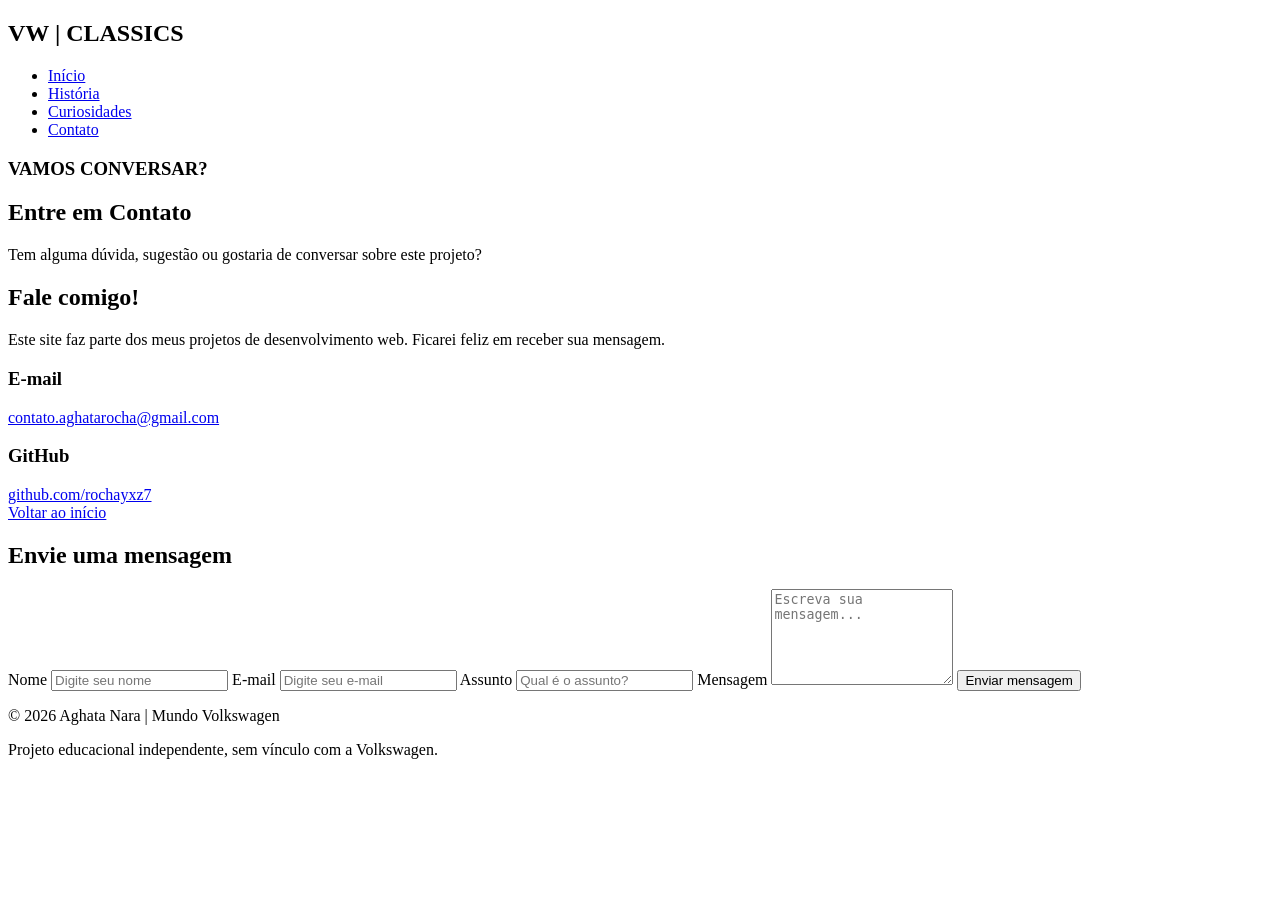
==== contato.html @ 0847493f "Add files via upload" ====
<!DOCTYPE html>
<html lang="pt-BR">

<head>
    <meta charset="UTF-8">
    <meta name="viewport"
          content="width=device-width, initial-scale=1.0">

    <title>Contato | Mundo Volkswagen</title>

    <link rel="stylesheet" href="css/estilos.css">
</head>

<body>

    <header>
        <nav class="menu">

            <h2>VW | CLASSICS</h2>

            <ul>
                <li><a href="index.html">Início</a></li>
                <li><a href="index.html#historia">História</a></li>
                <li><a href="index.html#curiosidades">Curiosidades</a></li>
                <li><a href="contato.html">Contato</a></li>
            </ul>

        </nav>
    </header>

    <main>

        <section class="pagina-contato">

            <div class="titulo-contato">

                <h3>VAMOS CONVERSAR?</h3>

                <h1>Entre em <span>Contato</span></h1>

                <p>
                    Tem alguma dúvida, sugestão
                    ou gostaria de conversar
                    sobre este projeto?
                </p>

            </div>

            <div class="contato-container">

                <!-- INFORMAÇÕES -->
                <div class="contato-info">

                    <h2>Fale comigo!</h2>

                    <p>
                        Este site faz parte dos meus
                        projetos de desenvolvimento web.
                        Ficarei feliz em receber sua mensagem.
                    </p>

                    <div class="info-card">

                        <h3>E-mail</h3>

                        <a href="mailto:contato.aghatarocha@gmail.com">
                            contato.aghatarocha@gmail.com
                        </a>

                    </div>

                    <div class="info-card">

                        <h3>GitHub</h3>

                        <a href="https://github.com/rochayxz7"
                           target="_blank"
                           rel="noopener noreferrer">
                            github.com/rochayxz7
                        </a>

                    </div>

                    <a href="index.html" class="botao">
                        Voltar ao início
                    </a>

                </div>

                <!-- FORMULÁRIO -->
                <div class="contato-formulario">

                    <h2>Envie uma mensagem</h2>

                    <form id="formulario-contato">

                        <label for="nome">Nome</label>

                        <input
                            type="text"
                            id="nome"
                            name="nome"
                            placeholder="Digite seu nome"
                            required
                        >

                        <label for="email">E-mail</label>

                        <input
                            type="email"
                            id="email"
                            name="email"
                            placeholder="Digite seu e-mail"
                            required
                        >

                        <label for="assunto">Assunto</label>

                        <input
                            type="text"
                            id="assunto"
                            name="assunto"
                            placeholder="Qual é o assunto?"
                            required
                        >

                        <label for="mensagem">Mensagem</label>

                        <textarea
                            id="mensagem"
                            name="mensagem"
                            rows="6"
                            placeholder="Escreva sua mensagem..."
                            required
                        ></textarea>

                        <button type="submit">
                            Enviar mensagem
                        </button>

                        <p id="status-formulario"
                           role="status"
                           aria-live="polite"></p>

                    </form>

                </div>

            </div>

        </section>

    </main>

    <footer>
        <p>© 2026 Aghata Nara | Mundo Volkswagen</p>
        <p>
            Projeto educacional independente,
            sem vínculo com a Volkswagen.
        </p>
    </footer>

    <script src="js/script.js"></script>

</body>
</html>
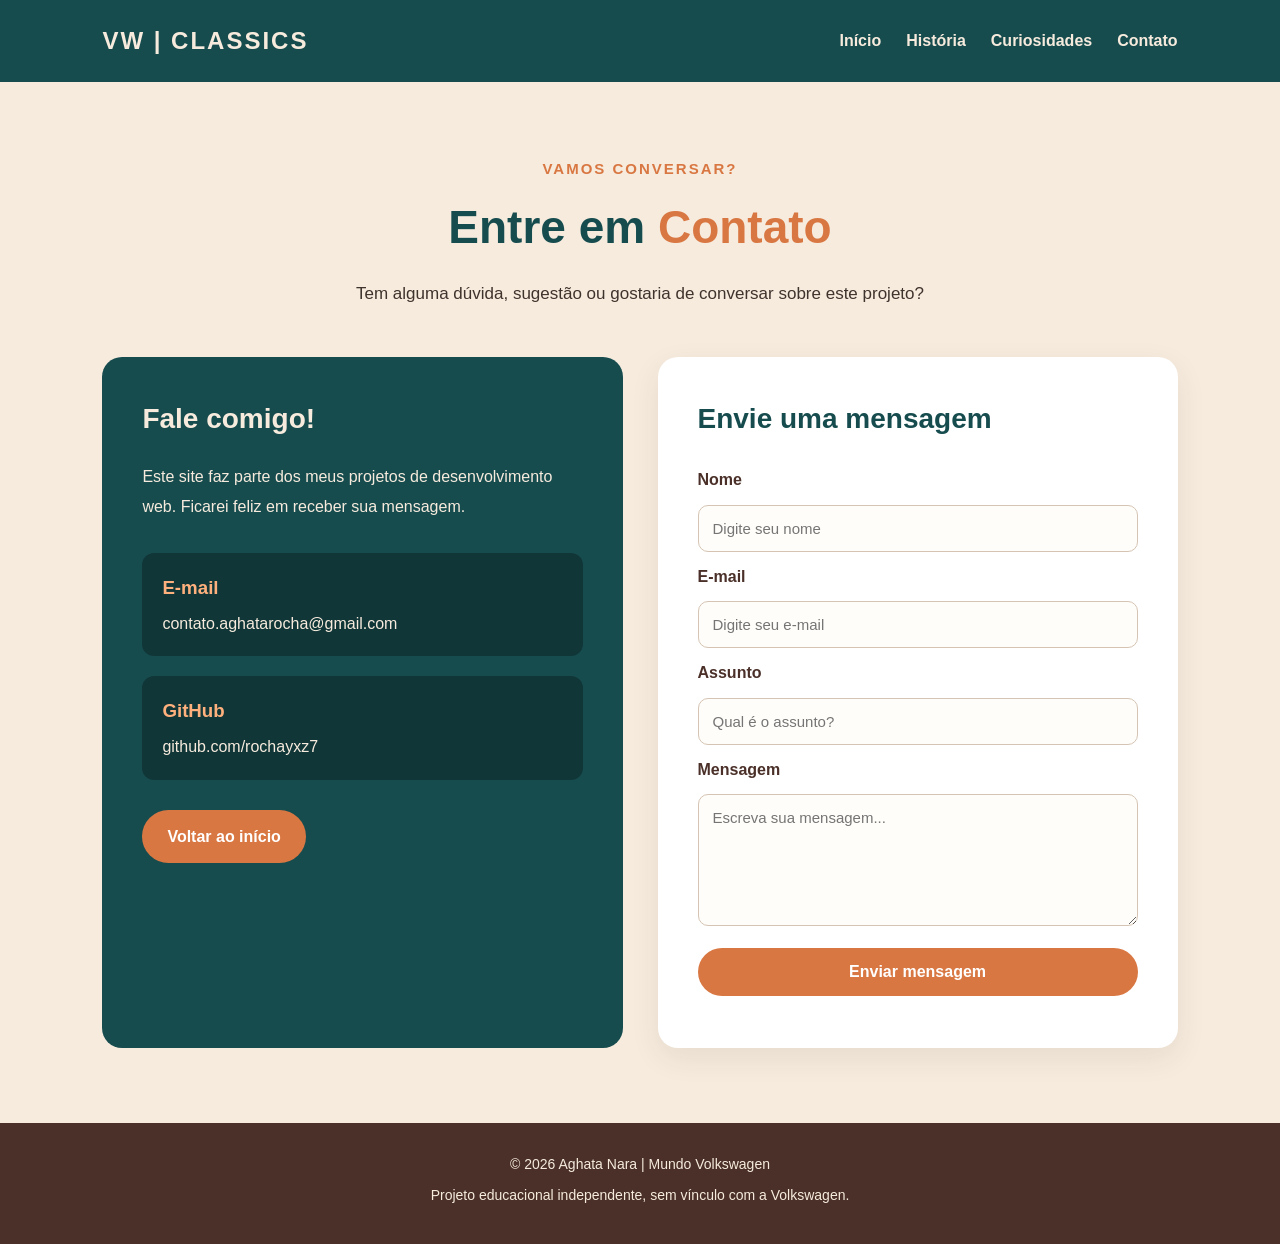
==== commit 863cded6: "Corrigir caminhos para publicação no GitHub Pages" ====
--- a/contato.html
+++ b/contato.html
@@ -9,7 +9,7 @@
 
     <title>Contato | Mundo Volkswagen</title>
 
-    <link rel="stylesheet" href="css/estilos.css">
+    <link rel="stylesheet" href="estilos.css">
 </head>
 
 <body>
@@ -161,7 +161,7 @@
         </p>
     </footer>
 
-    <script src="js/script.js"></script>
+    <script src="script.js"></script>
 
 </body>
 </html>
--- a/estilos.css
+++ b/estilos.css
@@ -0,0 +1,494 @@
+
+/* ===== CONFIGURAÇÕES GERAIS ===== */
+
+:root {
+    --verde: #174C4F;
+    --verde-escuro: #103638;
+    --creme: #F6EBDD;
+    --laranja: #D97742;
+    --marrom: #4A3028;
+    --texto: #3F332D;
+    --branco: #FFFFFF;
+}
+
+* {
+    margin: 0;
+    padding: 0;
+    box-sizing: border-box;
+}
+
+html {
+    scroll-behavior: smooth;
+}
+
+body {
+    font-family: Arial, sans-serif;
+    background-color: var(--creme);
+    color: var(--texto);
+    line-height: 1.6;
+}
+
+a {
+    overflow-wrap: anywhere;
+}
+
+/* ===== MENU ===== */
+
+header {
+    background-color: var(--verde);
+    padding: 22px 8%;
+}
+
+.menu {
+    display: flex;
+    justify-content: space-between;
+    align-items: center;
+    gap: 25px;
+}
+
+.menu h2 {
+    color: var(--creme);
+    font-size: 24px;
+    letter-spacing: 2px;
+}
+
+.menu ul {
+    display: flex;
+    flex-wrap: wrap;
+    list-style: none;
+    gap: 25px;
+}
+
+.menu a {
+    color: var(--creme);
+    text-decoration: none;
+    font-weight: bold;
+    transition: 0.3s;
+}
+
+.menu a:hover {
+    color: #FFB17D;
+}
+
+/* ===== PÁGINA INICIAL ===== */
+
+.inicio {
+    min-height: 75vh;
+    display: flex;
+    align-items: center;
+    justify-content: space-between;
+    gap: 50px;
+    padding: 80px 8%;
+}
+
+.inicio-texto {
+    flex: 1;
+}
+
+.inicio-texto h3 {
+    color: var(--laranja);
+    font-size: 15px;
+    letter-spacing: 2px;
+    margin-bottom: 15px;
+}
+
+.inicio-texto h1 {
+    font-size: 54px;
+    color: var(--verde);
+    line-height: 1.15;
+    margin-bottom: 25px;
+}
+
+.inicio-texto h1 span {
+    color: var(--laranja);
+}
+
+.inicio-texto p {
+    font-size: 18px;
+    line-height: 1.9;
+    margin-bottom: 30px;
+}
+
+/* ===== BOTÕES ===== */
+
+.botao {
+    display: inline-block;
+    background-color: var(--laranja);
+    color: var(--branco);
+    padding: 14px 25px;
+    border-radius: 30px;
+    text-decoration: none;
+    font-weight: bold;
+    transition: 0.3s;
+}
+
+.botao:hover {
+    background-color: var(--marrom);
+    transform: translateY(-4px);
+}
+
+/* ===== IMAGEM ===== */
+
+.inicio-imagem {
+    flex: 1;
+    display: flex;
+    justify-content: center;
+}
+
+.inicio-imagem img {
+    width: 100%;
+    max-width: 520px;
+    border-radius: 22px;
+    border: 5px solid white;
+    box-shadow: 0 15px 40px #4A302830;
+}
+
+/* ===== HISTÓRIA ===== */
+
+.historia {
+    background-color: var(--verde);
+    color: var(--creme);
+    padding: 80px 15%;
+    text-align: center;
+}
+
+.historia h2 {
+    font-size: 38px;
+    margin-bottom: 30px;
+}
+
+.historia p {
+    font-size: 17px;
+    line-height: 1.9;
+    margin-bottom: 20px;
+}
+
+/* ===== CURIOSIDADES ===== */
+
+.curiosidades {
+    padding: 80px 8%;
+    text-align: center;
+}
+
+.curiosidades h2 {
+    font-size: 38px;
+    color: var(--verde);
+    margin-bottom: 40px;
+}
+
+.cards {
+    display: grid;
+    grid-template-columns: repeat(3, minmax(0, 1fr));
+    gap: 25px;
+}
+
+.card {
+    background-color: var(--branco);
+    padding: 35px 25px;
+    border-radius: 18px;
+    border-bottom: 5px solid var(--laranja);
+    box-shadow: 0 8px 25px #4A302815;
+    transition: 0.3s;
+}
+
+.card:hover {
+    transform: translateY(-8px);
+}
+
+.card h3 {
+    color: var(--laranja);
+    font-size: 36px;
+    margin-bottom: 15px;
+}
+
+.card p {
+    color: var(--texto);
+}
+
+/* ===== INTERATIVIDADE ===== */
+
+.interatividade {
+    padding: 80px 8%;
+    background-color: #E9D8C5;
+    text-align: center;
+}
+
+.interatividade h2 {
+    color: var(--verde);
+    font-size: 38px;
+    margin-bottom: 20px;
+}
+
+.interatividade p {
+    font-size: 18px;
+    margin-bottom: 30px;
+}
+
+.interatividade button {
+    background-color: var(--verde);
+    color: white;
+    padding: 15px 28px;
+    border: none;
+    border-radius: 30px;
+    font-size: 16px;
+    font-weight: bold;
+    cursor: pointer;
+    transition: 0.3s;
+}
+
+.interatividade button:hover {
+    background-color: var(--laranja);
+}
+
+/* ===== CHAMADA PARA CONTATO ===== */
+
+.chamada-contato {
+    padding: 75px 8%;
+    text-align: center;
+}
+
+.chamada-contato h2 {
+    color: var(--verde);
+    font-size: 34px;
+    margin-bottom: 20px;
+}
+
+.chamada-contato p {
+    margin-bottom: 25px;
+    font-size: 17px;
+}
+
+/* ===== PÁGINA DE CONTATO ===== */
+
+.pagina-contato {
+    padding: 75px 8%;
+    min-height: 80vh;
+}
+
+.titulo-contato {
+    text-align: center;
+    margin-bottom: 50px;
+}
+
+.titulo-contato h3 {
+    color: var(--laranja);
+    font-size: 15px;
+    letter-spacing: 2px;
+    margin-bottom: 10px;
+}
+
+.titulo-contato h1 {
+    color: var(--verde);
+    font-size: 46px;
+    margin-bottom: 15px;
+}
+
+.titulo-contato h1 span {
+    color: var(--laranja);
+}
+
+.titulo-contato p {
+    font-size: 17px;
+}
+
+/* COLUNAS */
+
+.contato-container {
+    display: grid;
+    grid-template-columns: repeat(2, minmax(0, 1fr));
+    gap: 35px;
+}
+
+/* INFORMAÇÕES */
+
+.contato-info {
+    background-color: var(--verde);
+    color: var(--creme);
+    padding: 40px;
+    border-radius: 20px;
+}
+
+.contato-info h2 {
+    font-size: 28px;
+    margin-bottom: 20px;
+}
+
+.contato-info > p {
+    line-height: 1.9;
+    margin-bottom: 30px;
+}
+
+.info-card {
+    background-color: var(--verde-escuro);
+    padding: 20px;
+    border-radius: 12px;
+    margin-bottom: 20px;
+}
+
+.info-card h3 {
+    color: #FFB17D;
+    margin-bottom: 8px;
+}
+
+.info-card a {
+    color: var(--creme);
+    text-decoration: none;
+}
+
+.info-card a:hover {
+    text-decoration: underline;
+}
+
+.contato-info .botao {
+    margin-top: 10px;
+}
+
+/* FORMULÁRIO */
+
+.contato-formulario {
+    background-color: white;
+    padding: 40px;
+    border-radius: 20px;
+    box-shadow: 0 10px 30px #4A302815;
+}
+
+.contato-formulario h2 {
+    color: var(--verde);
+    font-size: 28px;
+    margin-bottom: 25px;
+}
+
+#formulario-contato {
+    display: flex;
+    flex-direction: column;
+    gap: 12px;
+}
+
+#formulario-contato label {
+    color: var(--marrom);
+    font-weight: bold;
+}
+
+#formulario-contato input,
+#formulario-contato textarea {
+    width: 100%;
+    padding: 14px;
+    border: 1px solid #D5C4B4;
+    border-radius: 10px;
+    background-color: #FFFDF9;
+    color: var(--texto);
+    font-family: inherit;
+    font-size: 15px;
+    outline: none;
+}
+
+#formulario-contato input:focus,
+#formulario-contato textarea:focus {
+    border-color: var(--laranja);
+    box-shadow: 0 0 0 3px #D9774225;
+}
+
+#formulario-contato textarea {
+    resize: vertical;
+}
+
+#formulario-contato button {
+    background-color: var(--laranja);
+    color: white;
+    padding: 15px;
+    border: none;
+    border-radius: 30px;
+    font-size: 16px;
+    font-weight: bold;
+    cursor: pointer;
+    margin-top: 10px;
+    transition: 0.3s;
+}
+
+#formulario-contato button:hover {
+    background-color: var(--verde);
+}
+
+#status-formulario {
+    color: var(--verde);
+    font-size: 14px;
+}
+
+/* ===== RODAPÉ ===== */
+
+footer {
+    background-color: var(--marrom);
+    color: var(--creme);
+    padding: 30px 8%;
+    text-align: center;
+}
+
+footer p {
+    font-size: 14px;
+    margin-bottom: 8px;
+}
+
+/* ===== RESPONSIVIDADE ===== */
+
+@media (max-width: 900px) {
+
+    .inicio {
+        flex-direction: column;
+        text-align: center;
+    }
+
+    .cards {
+        grid-template-columns: 1fr;
+    }
+
+    .contato-container {
+        grid-template-columns: 1fr;
+    }
+
+}
+
+@media (max-width: 600px) {
+
+    .menu {
+        flex-direction: column;
+        text-align: center;
+    }
+
+    .menu ul {
+        justify-content: center;
+        gap: 15px;
+    }
+
+    .inicio {
+        padding: 60px 6%;
+    }
+
+    .inicio-texto h1 {
+        font-size: 38px;
+    }
+
+    .historia {
+        padding: 60px 8%;
+    }
+
+    .historia h2,
+    .curiosidades h2,
+    .interatividade h2 {
+        font-size: 29px;
+    }
+
+    .titulo-contato h1 {
+        font-size: 34px;
+    }
+
+    .pagina-contato {
+        padding: 50px 6%;
+    }
+
+    .contato-info,
+    .contato-formulario {
+        padding: 25px 20px;
+    }
+
+}
+
